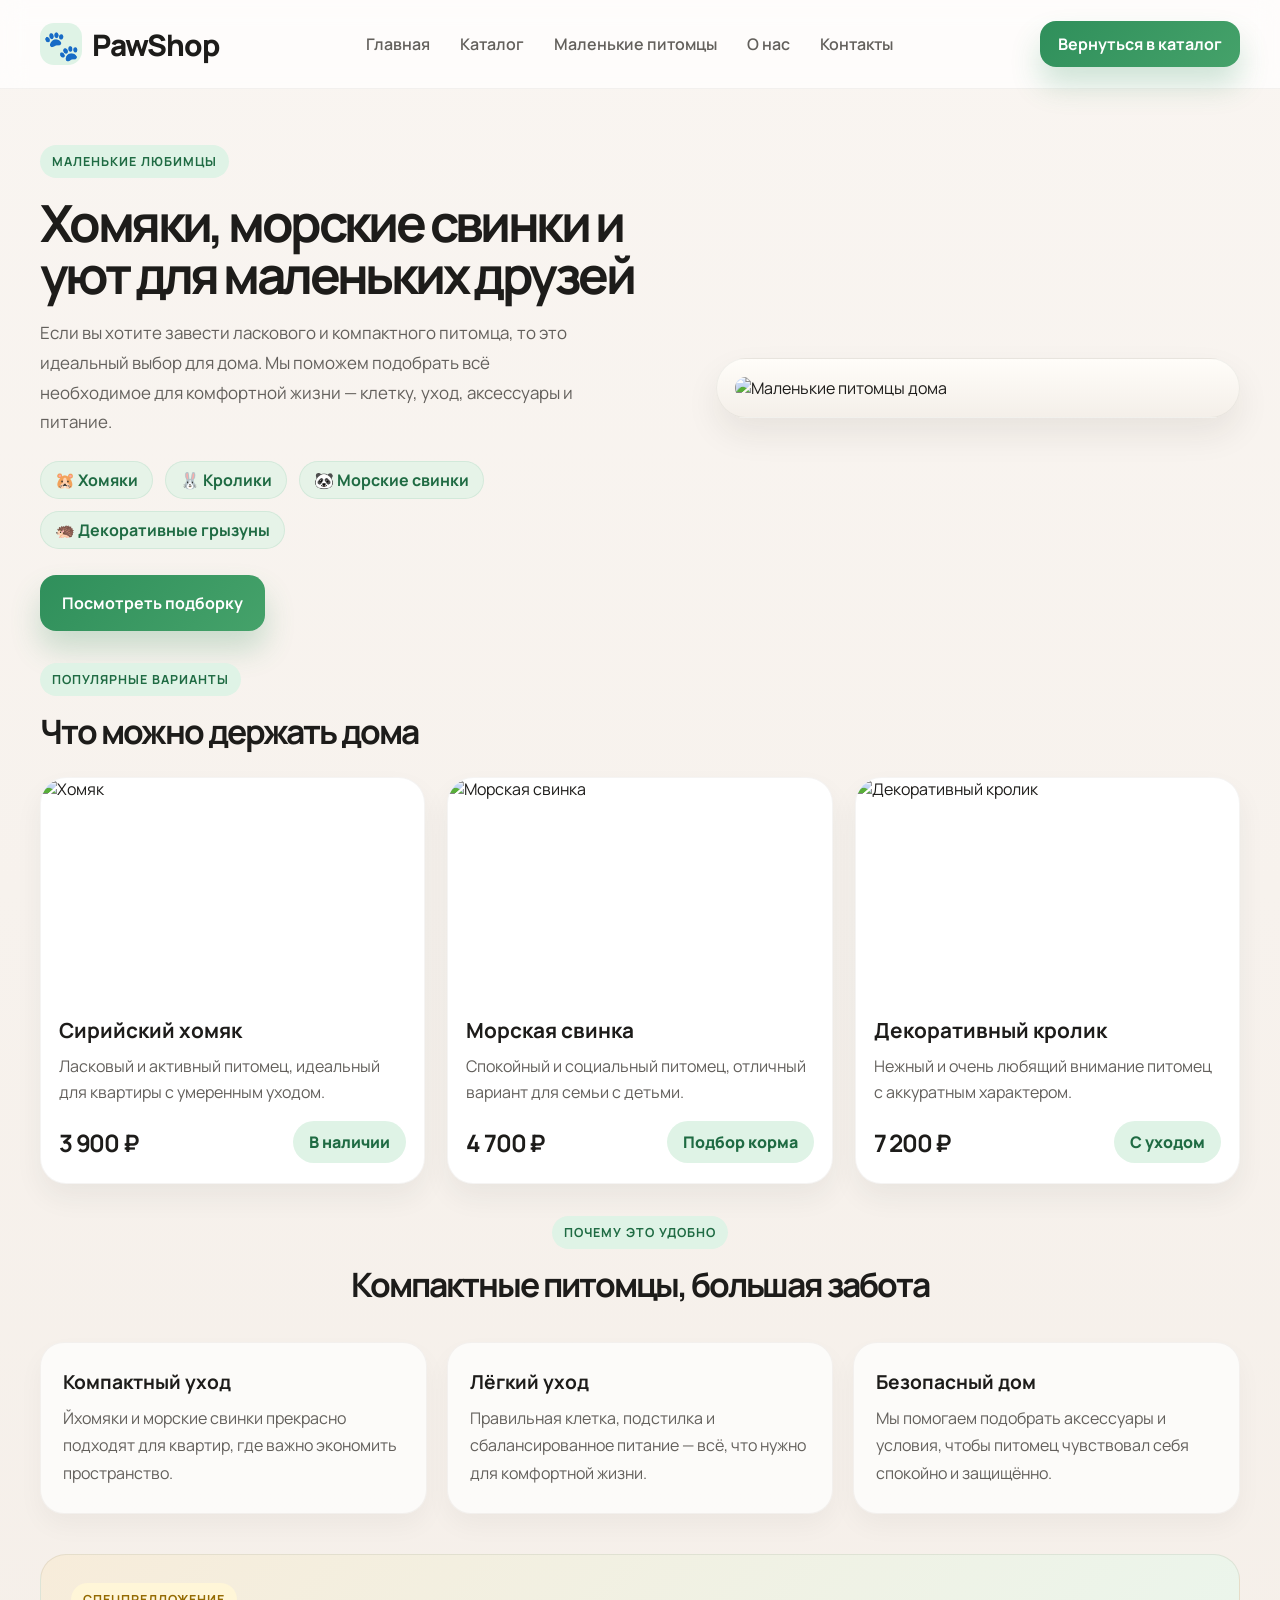
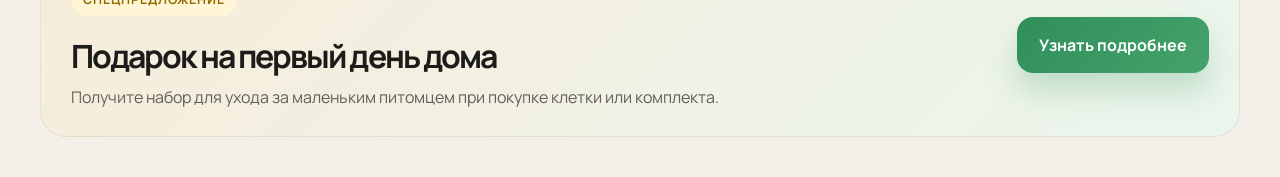
==== small-pets.html @ d6a1ce98 "Add small pets landing page" ====
<!DOCTYPE html>
<html lang="ru">
  <head>
    <meta charset="UTF-8" />
    <meta name="viewport" content="width=device-width, initial-scale=1.0" />
    <title>PawShop — Маленькие питомцы</title>
    <meta
      name="description"
      content="Маленькие домашние питомцы: хомяки, морские свинки, декоративные кролики и всё для их комфорта."
    />
    <link rel="preconnect" href="https://fonts.googleapis.com" />
    <link rel="preconnect" href="https://fonts.gstatic.com" crossorigin />
    <link
      href="https://fonts.googleapis.com/css2?family=Manrope:wght@400;500;600;700;800&display=swap"
      rel="stylesheet"
    />
    <link rel="icon" href="favicon.ico" type="image/x-icon" />
    <link rel="stylesheet" href="style.css" />
  </head>
  <body>
    <div class="page-shell mini-page">
      <header class="site-header" id="top">
        <div class="container header-inner">
          <a href="index.html" class="logo" aria-label="PawShop home">
            <span class="logo-mark">🐾</span>
            <span>PawShop</span>
          </a>

          <nav class="main-nav" aria-label="Основное меню">
            <a href="index.html">Главная</a>
            <a href="index.html#catalog">Каталог</a>
            <a href="small-pets.html">Маленькие питомцы</a>
            <a href="index.html#about">О нас</a>
            <a href="index.html#contacts">Контакты</a>
          </nav>

          <div class="header-tools">
            <a class="primary-btn" href="index.html#catalog" style="min-height: 46px; padding: 0 18px;">Вернуться в каталог</a>
          </div>
        </div>
      </header>

      <main class="container mini-page-main">
        <section class="mini-hero">
          <div class="mini-hero-copy">
            <span class="eyebrow">Маленькие любимцы</span>
            <h1>Хомяки, морские свинки и уют для маленьких друзей</h1>
            <p>
              Если вы хотите завести ласкового и компактного питомца, то это идеальный выбор для дома.
              Мы поможем подобрать всё необходимое для комфортной жизни — клетку, уход, аксессуары и питание.
            </p>
            <div class="mini-badges">
              <span>🐹 Хомяки</span>
              <span>🐰 Кролики</span>
              <span>🐼 Морские свинки</span>
              <span>🦔 Декоративные грызуны</span>
            </div>
            <a class="primary-btn" href="#small-pets-catalog">Посмотреть подборку</a>
          </div>

          <div class="mini-visual">
            <div class="mini-card">
              <img src="https://images.unsplash.com/photo-1548767797-d8c844163c4c?auto=format&fit=crop&w=1000&q=80" alt="Маленькие питомцы дома" />
            </div>
          </div>
        </section>

        <section class="mini-section" id="small-pets-catalog">
          <div class="section-heading">
            <span class="eyebrow">Популярные варианты</span>
            <h2>Что можно держать дома</h2>
          </div>

          <div class="mini-grid">
            <article class="mini-product">
              <div class="mini-product-image">
                <img src="https://images.unsplash.com/photo-1517849845537-4d257902454a?auto=format&fit=crop&w=1200&q=80" alt="Хомяк" />
              </div>
              <div class="mini-product-body">
                <h3>Сирийский хомяк</h3>
                <p>Ласковый и активный питомец, идеальный для квартиры с умеренным уходом.</p>
                <div class="mini-price-row">
                  <strong>3 900 ₽</strong>
                  <span class="mini-pill">В наличии</span>
                </div>
              </div>
            </article>

            <article class="mini-product">
              <div class="mini-product-image">
                <img src="https://images.unsplash.com/photo-1533738363-b7f9aef128ce?auto=format&fit=crop&w=1200&q=80" alt="Морская свинка" />
              </div>
              <div class="mini-product-body">
                <h3>Морская свинка</h3>
                <p>Спокойный и социальный питомец, отличный вариант для семьи с детьми.</p>
                <div class="mini-price-row">
                  <strong>4 700 ₽</strong>
                  <span class="mini-pill">Подбор корма</span>
                </div>
              </div>
            </article>

            <article class="mini-product">
              <div class="mini-product-image">
                <img src="https://images.unsplash.com/photo-1583337130417-3346a1be7dee?auto=format&fit=crop&w=1200&q=80" alt="Декоративный кролик" />
              </div>
              <div class="mini-product-body">
                <h3>Декоративный кролик</h3>
                <p>Нежный и очень любящий внимание питомец с аккуратным характером.</p>
                <div class="mini-price-row">
                  <strong>7 200 ₽</strong>
                  <span class="mini-pill">С уходом</span>
                </div>
              </div>
            </article>
          </div>
        </section>

        <section class="mini-section">
          <div class="section-heading center">
            <span class="eyebrow">Почему это удобно</span>
            <h2>Компактные питомцы, большая забота</h2>
          </div>

          <div class="mini-compare">
            <article class="mini-feature">
              <h3>Компактный уход</h3>
              <p>Йхомяки и морские свинки прекрасно подходят для квартир, где важно экономить пространство.</p>
            </article>
            <article class="mini-feature">
              <h3>Лёгкий уход</h3>
              <p>Правильная клетка, подстилка и сбалансированное питание — всё, что нужно для комфортной жизни.</p>
            </article>
            <article class="mini-feature">
              <h3>Безопасный дом</h3>
              <p>Мы помогаем подобрать аксессуары и условия, чтобы питомец чувствовал себя спокойно и защищённо.</p>
            </article>
          </div>
        </section>

        <section class="mini-section mini-cta">
          <div>
            <span class="eyebrow accent">Спецпредложение</span>
            <h2>Подарок на первый день дома</h2>
            <p>Получите набор для ухода за маленьким питомцем при покупке клетки или комплекта.</p>
          </div>
          <a class="primary-btn" href="index.html#contacts">Узнать подробнее</a>
        </section>
      </main>
    </div>
  </body>
</html>
---- style.css ----
:root {
  --bg: #f7f3ee;
  --paper: #fffdf9;
  --card: #ffffff;
  --soft: #f1ebdf;
  --primary: #2f8f5b;
  --primary-dark: #1f6b43;
  --primary-light: #dff3e6;
  --text: #1d1c1a;
  --muted: #63605c;
  --line: #e9e1d5;
  --shadow: 0 16px 34px rgba(34, 39, 30, 0.08);
  --radius-xl: 28px;
  --radius-lg: 22px;
  --radius-md: 16px;
  --radius-sm: 12px;
}

* {
  box-sizing: border-box;
}

html {
  scroll-behavior: smooth;
}

body {
  margin: 0;
  font-family: "Manrope", sans-serif;
  background: linear-gradient(180deg, #f9f5f1 0%, #f5efe9 100%);
  color: var(--text);
}

img {
  display: block;
  max-width: 100%;
}

a {
  color: inherit;
  text-decoration: none;
}

button,
input,
select,
textarea {
  font: inherit;
}

button {
  cursor: pointer;
}

.page-shell {
  min-height: 100vh;
}

.container {
  width: min(1200px, calc(100% - 48px));
  margin: 0 auto;
}

.section-space {
  padding-top: 48px;
  padding-bottom: 48px;
}

.site-header {
  position: sticky;
  top: 0;
  z-index: 20;
  backdrop-filter: blur(12px);
  background: rgba(255, 255, 255, 0.72);
  border-bottom: 1px solid rgba(110, 101, 93, 0.08);
}

.header-inner {
  display: flex;
  align-items: center;
  justify-content: space-between;
  min-height: 88px;
  gap: 24px;
}

.logo {
  display: inline-flex;
  align-items: center;
  gap: 10px;
  font-size: 1.85rem;
  font-weight: 800;
  letter-spacing: -0.04em;
}

.logo-mark {
  display: grid;
  place-items: center;
  width: 42px;
  height: 42px;
  border-radius: 14px;
  background: var(--primary-light);
}

.main-nav {
  display: flex;
  align-items: center;
  gap: 30px;
  color: var(--muted);
  font-weight: 600;
}

.main-nav a {
  position: relative;
  transition: color 0.2s ease;
}

.main-nav a::after {
  content: "";
  position: absolute;
  left: 0;
  bottom: -8px;
  width: 100%;
  height: 2px;
  background: var(--primary);
  transform: scaleX(0);
  transform-origin: center;
  transition: transform 0.2s ease;
}

.main-nav a:hover,
.main-nav a:focus-visible {
  color: var(--text);
}

.main-nav a:hover::after,
.main-nav a:focus-visible::after {
  transform: scaleX(1);
}

.header-tools {
  display: flex;
  align-items: center;
  gap: 14px;
}

.search-box {
  display: inline-flex;
  align-items: center;
  gap: 8px;
  width: min(280px, 28vw);
  padding: 12px 14px;
  background: rgba(255, 255, 255, 0.9);
  border: 1px solid var(--line);
  border-radius: 999px;
  box-shadow: 0 10px 26px rgba(16, 23, 19, 0.03);
}

.search-box input {
  width: 100%;
  border: none;
  background: transparent;
  outline: none;
  color: var(--text);
}

.search-box input::placeholder {
  color: #908a83;
}

.search-icon {
  color: var(--muted);
  font-size: 1.3rem;
}

.icon-button,
.cart-button {
  display: inline-flex;
  align-items: center;
  justify-content: center;
  gap: 8px;
  padding: 12px 16px;
  border: 1px solid var(--line);
  border-radius: 999px;
  background: #fff;
  box-shadow: 0 10px 26px rgba(16, 23, 19, 0.04);
  transition: transform 0.2s ease, box-shadow 0.2s ease;
}

.icon-button:hover,
.cart-button:hover,
.primary-btn:hover,
.secondary-btn:hover,
.filter-button:hover,
.category-card:hover,
.close-btn:hover,
.scroll-top:hover {
  transform: translateY(-1px);
}

.count {
  display: inline-flex;
  justify-content: center;
  align-items: center;
  min-width: 24px;
  height: 24px;
  padding: 2px 6px;
  border-radius: 999px;
  background: var(--primary);
  color: #fff;
  font-size: 0.72rem;
  font-weight: 700;
}

.hero {
  display: grid;
  grid-template-columns: 1.1fr 0.9fr;
  align-items: center;
  gap: 48px;
}

.eyebrow {
  display: inline-block;
  margin-bottom: 18px;
  padding: 8px 12px;
  border-radius: 999px;
  background: var(--primary-light);
  color: var(--primary-dark);
  font-size: 0.78rem;
  font-weight: 700;
  letter-spacing: 0.08em;
  text-transform: uppercase;
}

.eyebrow.accent {
  background: #fff6d8;
  color: #946a00;
}

.hero-copy h1,
.section-heading h2,
.about-copy h2,
.contact-details h2,
.promo-content h2 {
  margin: 0;
  letter-spacing: -0.06em;
  line-height: 1.04;
}

.hero-copy h1 {
  font-size: clamp(3.1rem, 4vw, 5rem);
  max-width: 530px;
}

.hero-copy p,
.about-copy p,
.feature-card p,
.review-card p,
.contact-list,
.promo-content p {
  color: var(--muted);
  line-height: 1.7;
}

.hero-copy p {
  max-width: 560px;
  margin: 20px 0 30px;
  font-size: 1.05rem;
}

.hero-actions {
  display: flex;
  align-items: center;
  gap: 18px;
  margin-bottom: 26px;
}

.primary-btn,
.secondary-btn,
.filter-button,
.category-card,
.close-btn,
.scroll-top {
  border: none;
  transition: all 0.2s ease;
}

.primary-btn,
.secondary-btn {
  display: inline-flex;
  align-items: center;
  justify-content: center;
  min-height: 56px;
  padding: 0 22px;
  border-radius: 16px;
  font-weight: 700;
}

.primary-btn {
  background: linear-gradient(135deg, var(--primary) 0%, #45a26a 100%);
  color: #fff;
  box-shadow: 0 18px 30px rgba(47, 143, 91, 0.23);
}

.secondary-btn {
  background: rgba(255, 255, 255, 0.8);
  border: 1px solid var(--line);
  color: var(--text);
}

.hero-stats {
  display: flex;
  align-items: center;
  gap: 26px;
}

.hero-stats div {
  display: flex;
  flex-direction: column;
  gap: 6px;
}

.hero-stats strong {
  font-size: 1.6rem;
  letter-spacing: -0.05em;
}

.hero-stats span {
  color: var(--muted);
  font-size: 0.85rem;
}

.hero-visual {
  display: flex;
  justify-content: center;
}

.image-card {
  width: min(560px, 100%);
  padding: 20px;
  border: 1px solid rgba(85, 110, 88, 0.08);
  border-radius: 36px;
  background: linear-gradient(180deg, #fffdf9 0%, #f0eee9 100%);
  box-shadow: var(--shadow);
}

.image-card img {
  width: 100%;
  border-radius: 28px;
}

.section-heading {
  margin-bottom: 28px;
}

.section-heading.center {
  text-align: center;
}

.section-heading h2,
.about-copy h2,
.contact-details h2,
.promo-content h2 {
  font-size: clamp(2.1rem, 2vw, 2.9rem);
}

.category-grid,
.features-grid,
.reviews-grid {
  display: grid;
  gap: 22px;
}

.category-grid {
  grid-template-columns: repeat(4, minmax(0, 1fr));
}

.category-card {
  display: flex;
  align-items: center;
  justify-content: center;
  gap: 12px;
  min-height: 120px;
  border-radius: var(--radius-lg);
  background: var(--card);
  border: 1px solid rgba(121, 133, 120, 0.1);
  box-shadow: 0 12px 28px rgba(36, 41, 33, 0.04);
  font-weight: 700;
  font-size: 1.05rem;
}

.category-card.active {
  background: linear-gradient(180deg, #edf9f1 0%, #e3f3e9 100%);
  border-color: rgba(47, 143, 91, 0.18);
  box-shadow: 0 14px 26px rgba(47, 143, 91, 0.12);
}

.category-icon {
  font-size: 1.7rem;
}

.catalog-header {
  display: flex;
  align-items: end;
  justify-content: space-between;
  gap: 24px;
  margin-bottom: 22px;
}

.catalog-controls select {
  min-width: 200px;
  height: 52px;
  border: 1px solid var(--line);
  background: rgba(255, 255, 255, 0.9);
  border-radius: 16px;
  padding: 0 18px;
  color: var(--text);
  outline: none;
}

.catalog-toolbar {
  margin-bottom: 22px;
}

.filter-group {
  display: flex;
  align-items: center;
  gap: 12px;
  flex-wrap: wrap;
}

.filter-button {
  min-height: 46px;
  padding: 0 18px;
  border-radius: 999px;
  background: rgba(255, 255, 255, 0.6);
  border: 1px solid var(--line);
  color: var(--muted);
  font-weight: 700;
}

.filter-button.active {
  background: var(--primary);
  color: #fff;
  border-color: transparent;
}

.product-grid {
  display: grid;
  grid-template-columns: repeat(4, minmax(0, 1fr));
  gap: 22px;
}

.product-card {
  position: relative;
  display: flex;
  flex-direction: column;
  background: var(--card);
  border: 1px solid rgba(125, 118, 109, 0.08);
  border-radius: 26px;
  overflow: hidden;
  box-shadow: 0 14px 28px rgba(41, 48, 43, 0.06);
  transition: transform 0.2s ease, box-shadow 0.2s ease;
}

.product-card:hover {
  transform: translateY(-4px);
  box-shadow: 0 18px 32px rgba(41, 48, 43, 0.08);
}

.product-image {
  position: relative;
  height: 240px;
  overflow: hidden;
  background: #f5eee4;
}

.product-image img {
  width: 100%;
  height: 100%;
  object-fit: cover;
}

.product-badge {
  position: absolute;
  top: 14px;
  left: 14px;
  z-index: 1;
  padding: 6px 10px;
  border-radius: 999px;
  background: rgba(255, 255, 255, 0.9);
  color: var(--primary-dark);
  font-size: 0.72rem;
  font-weight: 800;
}

.favorite-toggle {
  position: absolute;
  top: 14px;
  right: 14px;
  z-index: 1;
  display: grid;
  place-items: center;
  width: 38px;
  height: 38px;
  border-radius: 50%;
  border: none;
  background: rgba(255, 255, 255, 0.92);
  box-shadow: 0 8px 18px rgba(18, 22, 15, 0.08);
  font-size: 1.3rem;
  color: var(--muted);
}

.favorite-toggle.active {
  background: #ffe9ee;
  color: #dd3a5f;
}

.product-info {
  display: flex;
  flex: 1;
  flex-direction: column;
  gap: 10px;
  padding: 18px 18px 20px;
}

.product-top {
  display: flex;
  align-items: start;
  justify-content: space-between;
  gap: 12px;
}

.product-name {
  font-size: 1.12rem;
  font-weight: 700;
  line-height: 1.35;
}

.rating {
  display: inline-flex;
  align-items: center;
  gap: 6px;
  color: #8d6a00;
  font-size: 0.78rem;
  font-weight: 700;
}

.price-box {
  display: flex;
  align-items: baseline;
  gap: 10px;
}

.price {
  font-size: 1.55rem;
  font-weight: 800;
  letter-spacing: -0.05em;
}

.old-price {
  color: #9a9894;
  text-decoration: line-through;
  font-weight: 600;
}

.discount-tag {
  display: inline-flex;
  align-items: center;
  justify-content: center;
  padding: 5px 8px;
  border-radius: 999px;
  background: #fff3d5;
  color: #9e6900;
  font-size: 0.7rem;
  font-weight: 800;
}

.product-actions {
  margin-top: auto;
  display: flex;
  align-items: center;
  gap: 12px;
}

.add-cart-btn {
  flex: 1;
  min-height: 48px;
  border: none;
  border-radius: 14px;
  background: linear-gradient(135deg, var(--primary) 0%, #49a66e 100%);
  color: #fff;
  font-weight: 700;
}

.quick-buy {
  width: 50px;
  height: 48px;
  border: 1px solid var(--line);
  border-radius: 14px;
  background: #fff;
}

.features-grid {
  grid-template-columns: repeat(4, minmax(0, 1fr));
}

.feature-card {
  background: rgba(255, 255, 255, 0.7);
  border: 1px solid rgba(124, 118, 109, 0.08);
  border-radius: 24px;
  padding: 28px 22px 24px;
  box-shadow: 0 14px 28px rgba(40, 47, 39, 0.04);
}

.feature-icon {
  display: inline-grid;
  place-items: center;
  width: 62px;
  height: 62px;
  margin-bottom: 18px;
  border-radius: 18px;
  background: var(--primary-light);
  font-size: 1.8rem;
}

.feature-card h3 {
  margin: 0 0 12px;
  font-size: 1.25rem;
}

.promo-strip {
  padding-top: 0;
}

.promo-content {
  display: flex;
  align-items: center;
  justify-content: space-between;
  gap: 20px;
  padding: 30px 34px;
  border-radius: 26px;
  background: linear-gradient(135deg, #f4eec6 0%, #e9f5eb 100%);
  border: 1px solid rgba(128, 119, 92, 0.14);
}

.about {
  display: grid;
  grid-template-columns: 1fr 1fr;
  gap: 42px;
  align-items: center;
}

.about-media {
  border-radius: 32px;
  overflow: hidden;
  box-shadow: var(--shadow);
}

.about-copy p {
  margin: 20px 0;
}

.about-list {
  margin: 24px 0 0;
  padding: 0;
  list-style: none;
  display: grid;
  gap: 12px;
  color: var(--text);
  font-weight: 600;
}

.about-list li {
  position: relative;
  padding-left: 32px;
}

.about-list li::before {
  content: "✓";
  position: absolute;
  left: 0;
  top: 0;
  display: inline-grid;
  place-items: center;
  width: 22px;
  height: 22px;
  border-radius: 50%;
  background: var(--primary-light);
  color: var(--primary-dark);
  font-size: 0.82rem;
}

.reviews-grid {
  grid-template-columns: repeat(3, minmax(0, 1fr));
}

.review-card {
  padding: 26px 22px;
  border-radius: 24px;
  border: 1px solid rgba(123, 115, 108, 0.08);
  background: rgba(255, 255, 255, 0.76);
  box-shadow: 0 14px 26px rgba(31, 35, 29, 0.04);
}

.review-stars {
  margin-bottom: 12px;
  color: #f3b000;
  font-size: 1.15rem;
}

.review-author {
  display: flex;
  flex-direction: column;
  gap: 3px;
  margin-top: 18px;
}

.review-author span {
  color: var(--muted);
  font-size: 0.86rem;
}

.contacts {
  display: grid;
  grid-template-columns: 0.8fr 1.2fr;
  gap: 34px;
  align-items: start;
}

.contact-list {
  list-style: none;
  padding: 0;
  margin: 20px 0 0;
  display: grid;
  gap: 12px;
}

.contact-form {
  display: grid;
  gap: 20px;
  padding: 28px 24px;
  background: rgba(255, 255, 255, 0.8);
  border-radius: 30px;
  border: 1px solid rgba(122, 117, 110, 0.08);
  box-shadow: 0 16px 30px rgba(31, 35, 29, 0.04);
}

.form-field {
  display: grid;
  gap: 8px;
}

.form-field label {
  font-weight: 700;
}

.form-field input,
.form-field textarea {
  width: 100%;
  border: 1px solid var(--line);
  border-radius: 14px;
  padding: 15px 16px;
  background: #fff;
  color: var(--text);
  outline: none;
}

.form-field input:focus,
.form-field textarea:focus,
.search-box:focus-within,
.catalog-controls select:focus {
  border-color: rgba(47, 143, 91, 0.42);
  box-shadow: 0 0 0 4px rgba(47, 143, 91, 0.08);
}

.site-footer {
  padding: 24px 0 40px;
  border-top: 1px solid rgba(116, 105, 94, 0.12);
}

.footer-inner {
  display: flex;
  align-items: center;
  justify-content: space-between;
  gap: 20px;
}

.footer-links {
  display: flex;
  align-items: center;
  gap: 26px;
  color: var(--muted);
  font-weight: 600;
}

.copyright {
  color: var(--muted);
}

.scroll-top {
  position: fixed;
  right: 32px;
  bottom: 32px;
  z-index: 30;
  display: grid;
  place-items: center;
  width: 54px;
  height: 54px;
  border-radius: 50%;
  background: var(--primary);
  color: #fff;
  box-shadow: 0 18px 32px rgba(47, 143, 91, 0.25);
  opacity: 0;
  visibility: hidden;
  transform: translateY(12px);
  transition: all 0.2s ease;
}

.scroll-top.visible {
  opacity: 1;
  visibility: visible;
  transform: translateY(0);
}

.modal {
  position: fixed;
  inset: 0;
  display: grid;
  place-items: center;
  z-index: 50;
  opacity: 0;
  visibility: hidden;
  pointer-events: none;
  transition: opacity 0.2s ease, visibility 0.2s ease;
}

.modal.open {
  opacity: 1;
  visibility: visible;
  pointer-events: auto;
}

.modal-backdrop {
  position: absolute;
  inset: 0;
  background: rgba(22, 24, 19, 0.38);
}

.modal-dialog {
  position: relative;
  width: min(680px, calc(100% - 40px));
  max-height: 78vh;
  overflow: auto;
  background: #fff;
  border-radius: 28px;
  box-shadow: 0 24px 44px rgba(17, 25, 19, 0.18);
  padding: 26px 24px;
}

.modal-header {
  display: flex;
  align-items: center;
  justify-content: space-between;
  gap: 16px;
  margin-bottom: 20px;
}

.modal-header h3 {
  margin: 0;
  font-size: 1.8rem;
  letter-spacing: -0.04em;
}

.close-btn {
  width: 40px;
  height: 40px;
  border-radius: 50%;
  background: #f2efe9;
  font-size: 1.6rem;
}

.cart-content {
  display: grid;
  gap: 18px;
}

.cart-empty {
  padding: 24px 16px;
  text-align: center;
  color: var(--muted);
  background: #f9f6f2;
  border-radius: 20px;
}

.cart-item {
  display: grid;
  grid-template-columns: 92px 1fr auto;
  gap: 16px;
  padding: 12px 0;
  border-bottom: 1px solid var(--line);
}

.cart-item:last-child {
  border-bottom: none;
}

.cart-item img {
  width: 92px;
  height: 92px;
  border-radius: 18px;
  object-fit: cover;
}

.cart-item-info {
  display: flex;
  flex-direction: column;
  justify-content: center;
  gap: 8px;
}

.cart-item-name {
  font-weight: 700;
}

.cart-item-meta {
  display: flex;
  align-items: center;
  gap: 10px;
  flex-wrap: wrap;
  color: var(--muted);
  font-size: 0.92rem;
}

.quantity-controls {
  display: inline-flex;
  align-items: center;
  gap: 10px;
  padding: 6px 10px;
  border-radius: 12px;
  background: #f8f5f1;
}

.qty-btn {
  width: 26px;
  height: 26px;
  border-radius: 8px;
  border: none;
  background: #fff;
  font-weight: 700;
}

.cart-item-total {
  display: flex;
  flex-direction: column;
  align-items: end;
  justify-content: center;
  gap: 10px;
}

.remove-btn {
  border: none;
  background: transparent;
  color: var(--muted);
}

.cart-footer {
  margin-top: 18px;
  padding-top: 18px;
  border-top: 1px solid var(--line);
  display: flex;
  align-items: center;
  justify-content: space-between;
  gap: 16px;
}

.cart-total {
  font-size: 1.2rem;
  font-weight: 800;
}

.promo-content-box {
  display: grid;
  gap: 18px;
  text-align: center;
}

.promo-content-box p {
  margin: 0;
  color: var(--muted);
}

.promo-code {
  padding: 16px 18px;
  border-radius: 16px;
  background: #f3f9f5;
  border: 1px dashed rgba(47, 143, 91, 0.4);
  font-size: 2rem;
  letter-spacing: 0.12em;
  font-weight: 800;
  color: var(--primary-dark);
}

.mini-page {
  padding-bottom: 40px;
}

.mini-hero {
  display: grid;
  grid-template-columns: 1.1fr 0.9fr;
  gap: 36px;
  align-items: center;
  padding-top: 56px;
}

.mini-hero-copy h1 {
  margin: 0;
  font-size: clamp(2.7rem, 4vw, 4.5rem);
  letter-spacing: -0.07em;
  line-height: 1.02;
}

.mini-hero-copy p {
  margin: 18px 0 24px;
  max-width: 560px;
  color: var(--muted);
  font-size: 1.06rem;
  line-height: 1.75;
}

.mini-badges {
  display: flex;
  flex-wrap: wrap;
  gap: 12px;
  margin-bottom: 26px;
}

.mini-badges span {
  display: inline-flex;
  align-items: center;
  justify-content: center;
  min-height: 38px;
  padding: 0 14px;
  border-radius: 999px;
  border: 1px solid rgba(47, 143, 91, 0.1);
  background: rgba(223, 243, 230, 0.7);
  color: var(--primary-dark);
  font-weight: 700;
}

.mini-visual {
  display: flex;
  justify-content: center;
}

.mini-card {
  width: min(560px, 100%);
  padding: 18px;
  border-radius: 30px;
  background: linear-gradient(180deg, #fffdf9 0%, #f4efe9 100%);
  border: 1px solid rgba(97, 107, 94, 0.08);
  box-shadow: var(--shadow);
}

.mini-card img {
  width: 100%;
  border-radius: 24px;
}

.mini-section {
  margin-top: 32px;
}

.mini-grid {
  display: grid;
  grid-template-columns: repeat(3, minmax(0, 1fr));
  gap: 22px;
}

.mini-product {
  overflow: hidden;
  border-radius: 26px;
  background: var(--card);
  border: 1px solid rgba(125, 118, 109, 0.08);
  box-shadow: 0 14px 28px rgba(41, 48, 43, 0.06);
}

.mini-product-image {
  position: relative;
  height: 220px;
}

.mini-product-image img {
  width: 100%;
  height: 100%;
  object-fit: cover;
}

.mini-product-body {
  padding: 18px 18px 20px;
}

.mini-product-body h3 {
  margin: 0 0 10px;
  font-size: 1.3rem;
}

.mini-product-body p {
  margin: 0 0 16px;
  color: var(--muted);
  line-height: 1.6;
}

.mini-price-row {
  display: flex;
  align-items: center;
  justify-content: space-between;
  gap: 12px;
}

.mini-price-row strong {
  font-size: 1.5rem;
  letter-spacing: -0.05em;
}

.mini-pill {
  display: inline-flex;
  align-items: center;
  justify-content: center;
  min-height: 42px;
  padding: 0 16px;
  border-radius: 999px;
  background: var(--primary-light);
  color: var(--primary-dark);
  font-weight: 800;
}

.mini-compare {
  margin-top: 40px;
  display: grid;
  grid-template-columns: repeat(3, minmax(0, 1fr));
  gap: 20px;
}

.mini-feature {
  padding: 26px 22px;
  border-radius: 24px;
  background: rgba(255, 255, 255, 0.7);
  border: 1px solid rgba(124, 118, 109, 0.08);
  box-shadow: 0 12px 26px rgba(31, 35, 29, 0.04);
}

.mini-feature h3 {
  margin: 0 0 10px;
  font-size: 1.2rem;
}

.mini-feature p {
  margin: 0;
  color: var(--muted);
  line-height: 1.7;
}

.mini-cta {
  margin-top: 40px;
  display: flex;
  align-items: center;
  justify-content: space-between;
  gap: 20px;
  padding: 28px 30px;
  border-radius: 26px;
  background: linear-gradient(135deg, #f7ecda 0%, #eaf6ed 100%);
  border: 1px solid rgba(128, 119, 92, 0.14);
}

.mini-cta h2 {
  margin: 0;
  letter-spacing: -0.06em;
  font-size: clamp(2rem, 2vw, 2.8rem);
}

.mini-cta p {
  margin: 8px 0 0;
  color: var(--muted);
}

.toast-container {
  position: fixed;
  right: 28px;
  bottom: 28px;
  display: grid;
  gap: 12px;
  z-index: 70;
}

.toast {
  min-width: 260px;
  max-width: 300px;
  padding: 14px 16px;
  border-radius: 14px;
  background: rgba(29, 28, 26, 0.92);
  color: #fff;
  box-shadow: 0 18px 32px rgba(18, 21, 18, 0.18);
  animation: slideIn 0.28s ease;
}

@keyframes slideIn {
  from {
    transform: translateX(18px);
    opacity: 0;
  }
  to {
    transform: translateX(0);
    opacity: 1;
  }
}

.hidden {
  display: none !important;
}
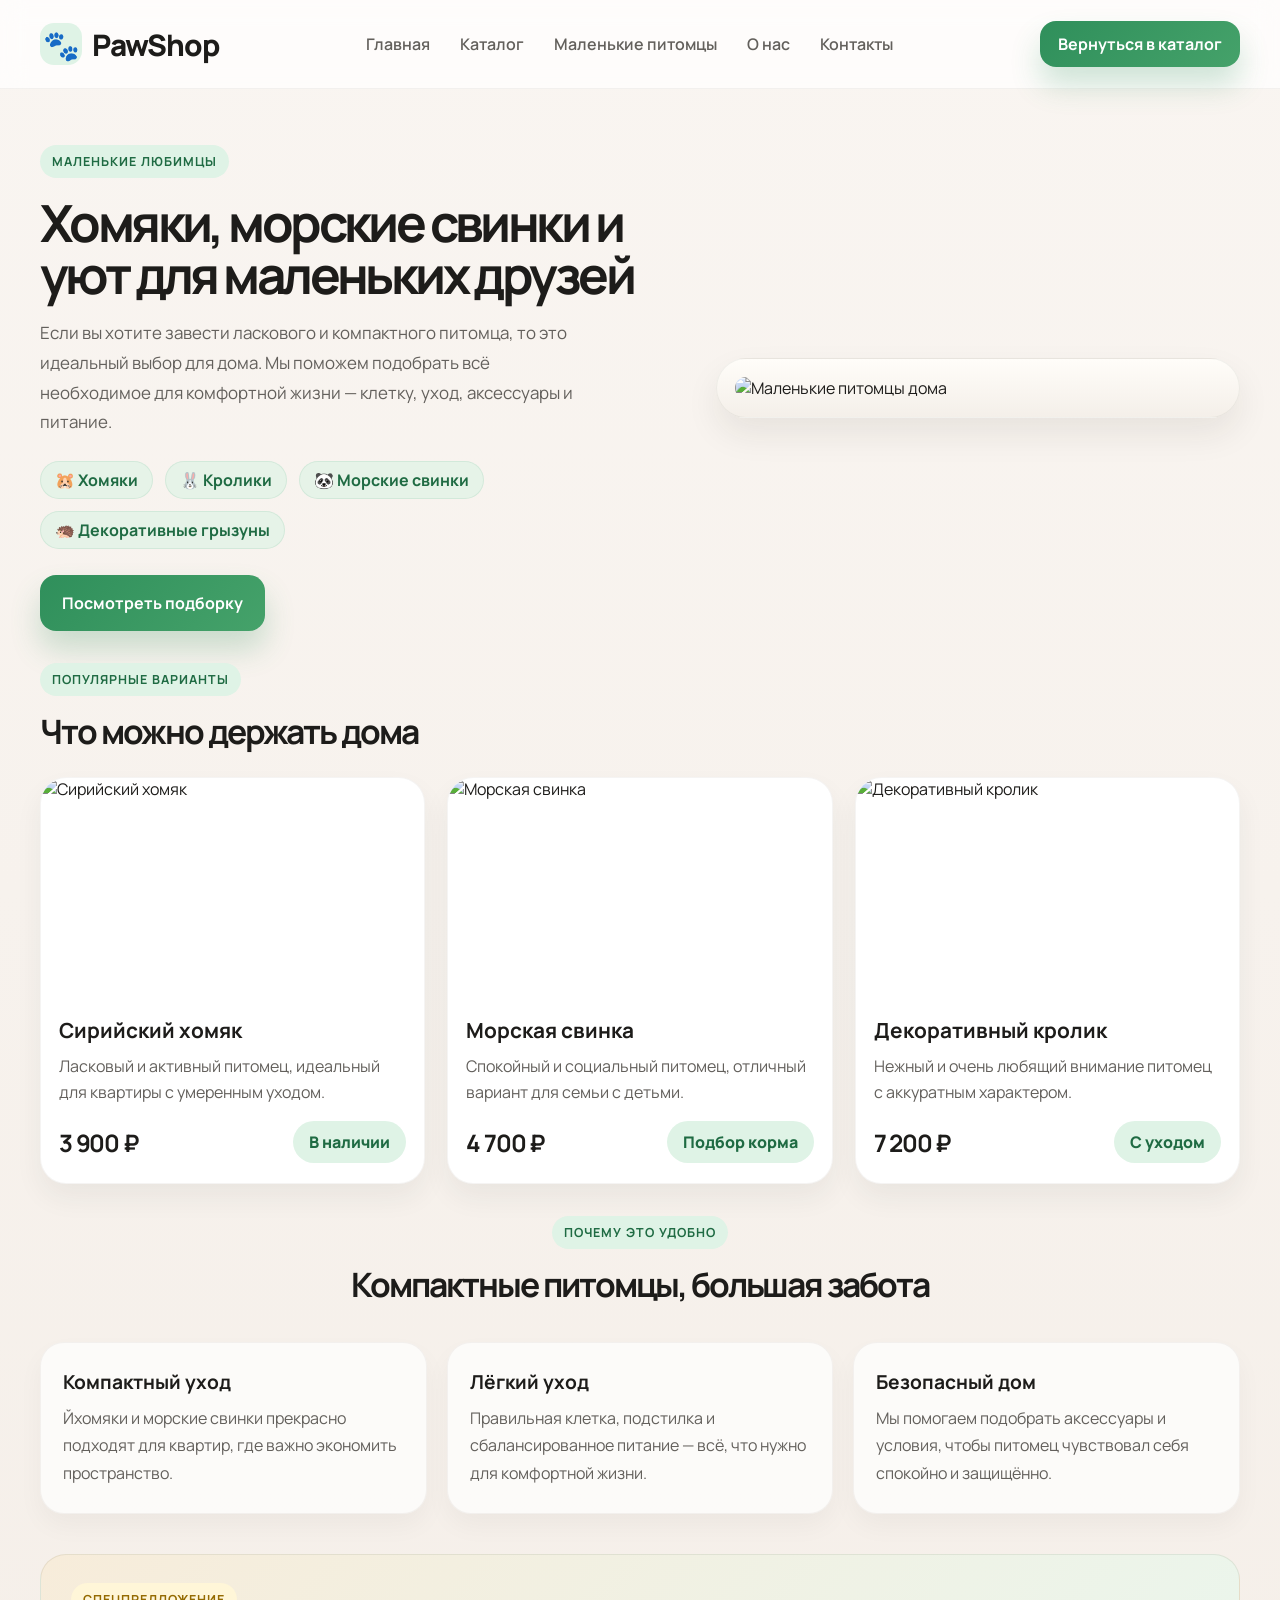
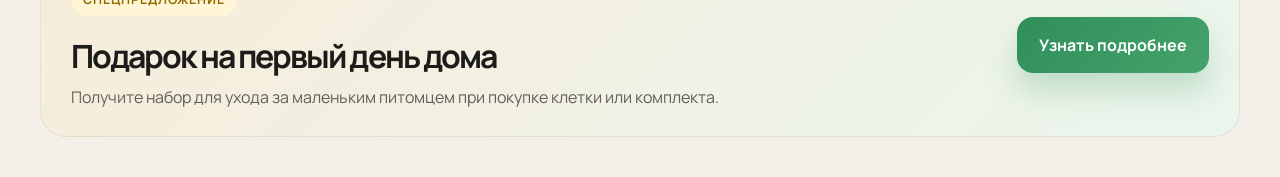
==== commit e68714f5: "Align small pets images with product text" ====
--- a/small-pets.html
+++ b/small-pets.html
@@ -74,7 +74,7 @@
           <div class="mini-grid">
             <article class="mini-product">
               <div class="mini-product-image">
-                <img src="https://images.unsplash.com/photo-1517849845537-4d257902454a?auto=format&fit=crop&w=1200&q=80" alt="Хомяк" />
+                <img src="https://images.unsplash.com/photo-1548767797-d8c844163c4c?auto=format&fit=crop&w=1200&q=80" alt="Сирийский хомяк" />
               </div>
               <div class="mini-product-body">
                 <h3>Сирийский хомяк</h3>
@@ -88,7 +88,7 @@
 
             <article class="mini-product">
               <div class="mini-product-image">
-                <img src="https://images.unsplash.com/photo-1533738363-b7f9aef128ce?auto=format&fit=crop&w=1200&q=80" alt="Морская свинка" />
+                <img src="https://images.unsplash.com/photo-1574158622682-e40e69881006?auto=format&fit=crop&w=1200&q=80" alt="Морская свинка" />
               </div>
               <div class="mini-product-body">
                 <h3>Морская свинка</h3>
